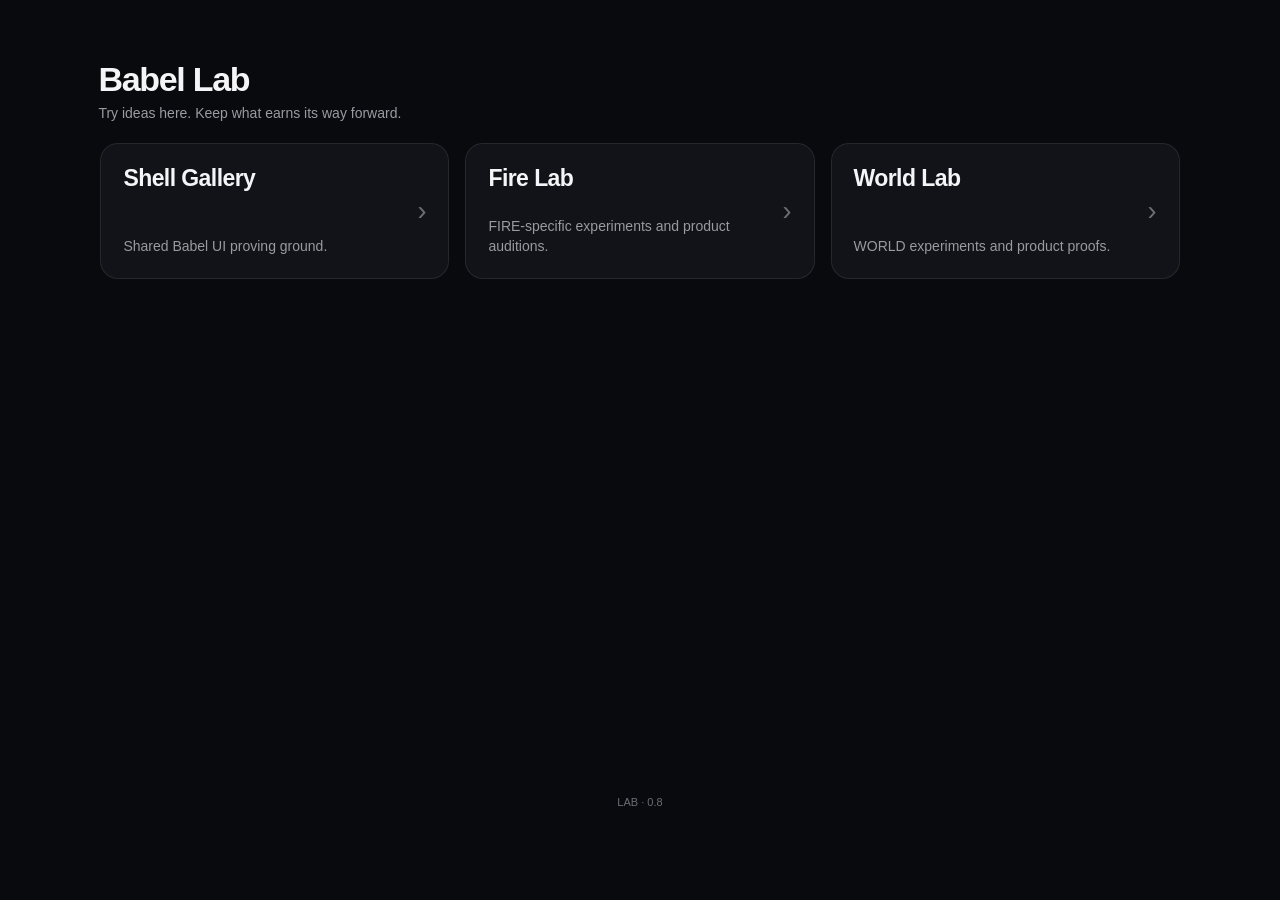
==== index.html @ e65dd6f3 "Bust corrected header cache on Lab home" ====
<!doctype html>
<html lang="en">
<head>
  <meta charset="utf-8" />
  <meta name="viewport" content="width=device-width,initial-scale=1,viewport-fit=cover" />
  <meta name="theme-color" content="#090a0d" />
  <title>Babel Lab</title>
  <link rel="stylesheet" href="shared/lab.css?v=12" />
  <link rel="stylesheet" href="shared/card-candidates.css?v=1" />
  <link rel="stylesheet" href="shared/home.css?v=2" />
  <link rel="stylesheet" href="shared/header-reference.css?v=4" />
</head>
<body>
  <main class="lab-shell launcher-shell">
    <header class="lab-header">
      <h1>Babel Lab</h1>
      <p>Try ideas here. Keep what earns its way forward.</p>
    </header>

    <section class="launcher-section" aria-label="Lab destinations">
      <div class="launcher-cards">
        <a class="large-card large-card--destination" href="shell/">
          <span class="large-card__title">Shell Gallery</span>
          <span class="large-card__meta">Shared Babel UI proving ground.</span>
          <span class="large-card__chevron" aria-hidden="true">›</span>
        </a>

        <a class="large-card large-card--destination" href="fire/">
          <span class="large-card__title">Fire Lab</span>
          <span class="large-card__meta">FIRE-specific experiments and product auditions.</span>
          <span class="large-card__chevron" aria-hidden="true">›</span>
        </a>

        <a class="large-card large-card--destination" href="world/">
          <span class="large-card__title">World Lab</span>
          <span class="large-card__meta">WORLD experiments and product proofs.</span>
          <span class="large-card__chevron" aria-hidden="true">›</span>
        </a>
      </div>
    </section>

    <p class="lab-version" aria-label="Babel Lab version">LAB · 0.8</p>
  </main>
</body>
</html>
---- shared/lab.css ----
:root {
  color-scheme: dark;
  --bg: #090a0d;
  --surface: #111318;
  --surface-2: #171a20;
  --surface-3: #20242c;
  --panel: var(--surface);
  --panel-2: var(--surface-2);
  --text: #f5f5f7;
  --muted: #9a9aa1;
  --quiet: #6c6d75;
  --line: rgba(255, 255, 255, 0.085);
  --line-strong: rgba(255, 255, 255, 0.15);
  --accent: #c9cdd5;
  --accent-soft: rgba(201, 205, 213, 0.1);
  --accent-text: #e0e2e7;
  --danger: #ff8f9a;
  --danger-soft: rgba(255, 143, 154, 0.1);
  --section-text: #d4d4d9;
  --meta-text: #85868e;
  --state-hover: rgba(201, 205, 213, 0.065);
  --state-selected: rgba(201, 205, 213, 0.11);
  --state-selected-border: rgba(201, 205, 213, 0.3);
  --state-pressed: rgba(201, 205, 213, 0.18);
  --focus-ring: #d2d7df;
  --primary-bg: #292e37;
  --primary-bg-hover: #343a45;
  --primary-bg-pressed: #232831;
  --radius-card: 18px;
  --radius-control: 12px;
  --radius-chip: 9px;
  --radius-pill: 999px;
  --radius: var(--radius-card);
  --touch-target: 44px;
  --control-height: 48px;
  --space-1: 4px;
  --space-2: 8px;
  --space-3: 12px;
  --space-4: 16px;
  --space-5: 24px;
  --space-6: 32px;
  --card-padding: clamp(16px, 2vw, 24px);
  --desktop-gutter: clamp(18px, 3vw, 56px);
  --motion-fast: 120ms;
  --motion-standard: 180ms;
  --ease: cubic-bezier(0.22, 0.8, 0.22, 1);
  --action-max: 220px;
  /* Experiment-local compatibility tokens; not part of the shared shell contract. */
  --gold: #c9b482;
  --orange: #c9865c;
}

* {
  box-sizing: border-box;
  -webkit-tap-highlight-color: transparent;
}
html {
  min-height: 100%;
  background: var(--bg);
  overscroll-behavior-y: none;
}
body {
  margin: 0;
  min-height: 100dvh;
  background: var(--bg);
  color: var(--text);
  overscroll-behavior-y: none;
  font-family: -apple-system, BlinkMacSystemFont, "SF Pro Text", "Segoe UI", sans-serif;
  font-size: 17px;
}
button, input, textarea, select { font: inherit; color: inherit; }
button {
  appearance: none;
  -webkit-appearance: none;
  border: 0;
  background: none;
  border-radius: var(--radius-control);
  cursor: pointer;
  transition: background-color var(--motion-fast) var(--ease), border-color var(--motion-fast) var(--ease), color var(--motion-fast) var(--ease), box-shadow var(--motion-fast) var(--ease);
}
a { color: inherit; }
button:focus-visible, a:focus-visible, input:focus-visible, textarea:focus-visible, select:focus-visible {
  outline: 2px solid var(--focus-ring);
  outline-offset: 2px;
}
button:disabled { cursor: default; opacity: .58; }

/* Reference-consumer port of the frozen FIRE G7 page frame. */
.lab-shell {
  --canvas-width: 1160px;
  width: 100%;
  max-width: var(--canvas-width);
  min-height: 100dvh;
  margin: 0 auto;
  padding: calc(18px + env(safe-area-inset-top)) var(--desktop-gutter) calc(92px + env(safe-area-inset-bottom));
}
.launcher-shell { display: flex; flex-direction: column; }

/* Generic toolbar + page-header composition is owned exclusively by header-reference.css. */
.experiment-row:active { background: var(--state-pressed); }

.eyebrow, .experiment-tag {
  color: var(--muted);
  font-size: 12px;
  font-weight: 700;
  letter-spacing: 0;
  text-transform: none;
  margin-bottom: 8px;
}
.lab-footnote { margin: 28px 2px 0; color: var(--meta-text); font-size: 12px; line-height: 1.45; }

.card {
  border: 1px solid var(--line);
  border-radius: var(--radius-card);
  background: var(--surface);
}
.section { margin-top: var(--space-5); }
.section-kicker {
  margin: 30px 2px 10px;
  color: var(--section-text);
  font-size: 14px;
  font-weight: 680;
  line-height: 1.25;
}

.primary-btn, .secondary-btn {
  min-height: var(--control-height);
  border-radius: var(--radius-control);
  padding: 0 var(--space-4);
  font-weight: 700;
  display: inline-flex;
  align-items: center;
  justify-content: center;
  gap: var(--space-2);
}
.primary-btn {
  background: var(--primary-bg);
  border: 1px solid var(--line-strong);
  color: var(--text);
}
.primary-btn:not(:disabled):active { background: var(--primary-bg-pressed); }
.secondary-btn {
  background: var(--surface-2);
  border: 1px solid var(--line);
  color: var(--text);
}
.secondary-btn:not(:disabled):active { background: var(--state-pressed); }

.launcher-section { padding: 0 2px; }
.experiment-list {
  overflow: hidden;
  border: 1px solid var(--line);
  border-radius: var(--radius-card);
  background: var(--surface);
}
.experiment-row {
  min-height: 64px;
  padding: 10px var(--space-4);
  display: grid;
  grid-template-columns: 40px minmax(0,1fr) 28px;
  align-items: center;
  gap: var(--space-3);
  border-radius: 0;
  text-decoration: none;
  background: transparent;
  transition: background-color var(--motion-fast) var(--ease);
}
.experiment-row + .experiment-row { border-top: 1px solid var(--line); }
.experiment-row:hover { background: var(--state-hover); }
.experiment-mark {
  width: 40px;
  height: 40px;
  border-radius: var(--radius-control);
  display: grid;
  place-items: center;
  font-size: 17px;
  background: transparent;
  color: var(--muted);
}
.experiment-copy { min-width: 0; }
.experiment-copy strong { display: block; font-size: 16px; line-height: 1.25; font-weight: 670; }
.experiment-copy small { display: block; margin-top: 3px; color: var(--muted); font-size: 13px; line-height: 1.4; white-space: nowrap; overflow: hidden; text-overflow: ellipsis; }
.row-chevron { justify-self: end; color: var(--quiet); font-size: 23px; line-height: 1; font-weight: 300; }
.lab-version { margin: auto 0 0; padding-top: 40px; text-align: center; color: var(--quiet); font-size: 11px; line-height: 1; }

/* Same temporary-UI semantics as the frozen shell: compact sheet, regular dialog. */
.quickview-backdrop {
  position: fixed;
  inset: 0;
  z-index: 10000;
  background: rgba(0,0,0,.52);
  display: flex;
  align-items: flex-end;
  justify-content: center;
  padding: 0;
}
.quickview {
  width: 100%;
  max-width: 640px;
  max-height: calc(100dvh - 20px - env(safe-area-inset-top));
  overflow-y: auto;
  margin: 0;
  border: 1px solid var(--line-strong);
  border-bottom: 0;
  border-radius: var(--radius-card) var(--radius-card) 0 0;
  background: #151820;
  padding: var(--space-5) var(--space-4) calc(18px + env(safe-area-inset-bottom));
  box-shadow: 0 24px 70px rgba(0,0,0,.45);
  overscroll-behavior: contain;
}
.quickview h3 { margin: 4px 0 8px; font-size: 20px; line-height: 1.2; font-weight: 720; }
.quickview p { margin: 0 0 var(--space-4); color: var(--muted); font-size: 14px; line-height: 1.45; }
.error-card { margin: 28px 0; padding: var(--space-4); border: 1px solid rgba(255,143,154,.25); border-radius: var(--radius-card); background: var(--danger-soft); color: #ffdada; }

@media (min-width: 700px) {
  .quickview-backdrop { align-items: center; padding: var(--space-5); }
  .quickview {
    width: min(520px, calc(100vw - 48px));
    border-bottom: 1px solid var(--line-strong);
    border-radius: var(--radius-card);
    padding: var(--space-5);
  }
}

@media (max-width: 620px) {
  .experiment-copy small { white-space: normal; display: -webkit-box; -webkit-line-clamp: 2; -webkit-box-orient: vertical; }
}

@media (prefers-reduced-motion: reduce) {
  *, *::before, *::after { scroll-behavior: auto !important; }
}
---- shared/card-candidates.css ----
/*
  Babel large-card candidates.
  Experimental: Lab may use these to gather evidence, but they are not shared Truth yet.
  Same material family, different composition by meaning.
*/

.large-card {
  position: relative;
  border: 1px solid var(--line);
  border-radius: var(--radius-card);
  background: var(--surface);
  color: var(--text);
}

.large-card--destination {
  min-height: 136px;
  padding: 22px 58px 22px 22px;
  display: flex;
  flex-direction: column;
  justify-content: space-between;
  gap: 24px;
  text-decoration: none;
  transition: background-color var(--motion-fast) var(--ease), border-color var(--motion-fast) var(--ease), transform var(--motion-fast) var(--ease);
}
.large-card--destination:hover { background: var(--surface-2); border-color: var(--line-strong); }
.large-card--destination:active { background: var(--state-pressed); transform: scale(.99); }
.large-card__title {
  display: block;
  font-size: 23px;
  line-height: 1.08;
  font-weight: 760;
  letter-spacing: -.025em;
}
.large-card__meta {
  display: block;
  max-width: 34ch;
  color: var(--muted);
  font-size: 14px;
  line-height: 1.4;
}
.large-card__chevron {
  position: absolute;
  right: 22px;
  top: 50%;
  transform: translateY(-50%);
  color: var(--quiet);
  font-size: 27px;
  line-height: 1;
  font-weight: 300;
}

.large-card--orientation,
.large-card--decision {
  padding: var(--space-5);
}
.large-card__label {
  color: var(--muted);
  font-size: 12px;
  line-height: 1.2;
  font-weight: 700;
}
.large-card--orientation .large-card__title,
.large-card--decision .large-card__title {
  margin-top: 7px;
  font-size: 26px;
  line-height: 1.12;
}
.large-card__body {
  margin: var(--space-3) 0 0;
  color: var(--muted);
  font-size: 14px;
  line-height: 1.5;
}
.large-card__progress {
  display: flex;
  align-items: center;
  gap: 8px;
  margin-top: var(--space-4);
}
.large-card__progress-dot {
  width: 8px;
  height: 8px;
  border-radius: 999px;
  background: rgba(255,255,255,.13);
}
.large-card__progress-dot.is-current {
  width: 20px;
  background: rgba(255,255,255,.82);
}
.large-card__alternative {
  display: grid;
  gap: 5px;
  margin-top: var(--space-5);
  padding-top: var(--space-4);
  border-top: 1px solid var(--line);
}
.large-card__alternative span {
  color: var(--muted);
  font-size: 12px;
  font-weight: 700;
}
.large-card__alternative strong {
  font-size: 14px;
  line-height: 1.42;
  font-weight: 620;
}

@media (max-width: 620px) {
  .large-card--destination { min-height: 126px; padding: 20px 54px 20px 20px; }
  .large-card--orientation,
  .large-card--decision { padding: var(--space-4); }
}
---- shared/home.css ----
.launcher-section{padding:0 2px}
.launcher-cards{display:grid;grid-template-columns:repeat(3,minmax(0,1fr));gap:var(--space-4)}
@media(max-width:900px){.launcher-cards{grid-template-columns:1fr}}
---- shared/header-reference.css ----
/*
  Babel Lab header reference consumer.
  Canonical implementation reference: Babel FIRE G7 frozen runtime 4a258c5…

  This file owns generic page-header composition only.
  The final frozen FIRE cascade is authoritative: 44px interaction host,
  transparent host, and one centered 36px visible circular material.
*/

:root {
  --babel-toolbar-title-gap: 8px;
  --babel-toolbar-visual-size: 36px;
  --babel-toolbar-bg: #17171a;
  --babel-toolbar-active: #202024;
  --babel-icon-chevron-back: url("data:image/svg+xml,%3Csvg xmlns='http://www.w3.org/2000/svg' viewBox='0 0 24 24'%3E%3Cpath d='M14 18 8 12l6-6' fill='none' stroke='%23000' stroke-width='2' stroke-linecap='round' stroke-linejoin='round'/%3E%3C/svg%3E");
  --babel-icon-plus: url("data:image/svg+xml,%3Csvg xmlns='http://www.w3.org/2000/svg' viewBox='0 0 24 24'%3E%3Cpath d='M5 12h14M12 5v14' fill='none' stroke='%23000' stroke-width='2' stroke-linecap='round' stroke-linejoin='round'/%3E%3C/svg%3E");
  --babel-icon-ellipsis: url("data:image/svg+xml,%3Csvg xmlns='http://www.w3.org/2000/svg' viewBox='0 0 24 24'%3E%3Ccircle cx='5' cy='12' r='1.25' fill='%23000'/%3E%3Ccircle cx='12' cy='12' r='1.25' fill='%23000'/%3E%3Ccircle cx='19' cy='12' r='1.25' fill='%23000'/%3E%3C/svg%3E");
}

@media (max-width: 699px) {
  .lab-shell {
    padding-top: calc(10px + env(safe-area-inset-top));
    padding-left: 20px;
    padding-right: 20px;
  }
}

.lab-topbar,
.context-topbar {
  display: flex;
  justify-content: space-between;
  align-items: center;
  min-height: var(--touch-target);
  gap: var(--space-3);
  margin-bottom: var(--babel-toolbar-title-gap);
}

/* Exact final FIRE G7 frame: 44px hit host, quieter 36px visible material. */
.icon-btn,
.back-link,
.context-info-btn {
  position: relative;
  isolation: isolate;
  width: var(--touch-target);
  min-width: var(--touch-target);
  height: var(--touch-target);
  min-height: var(--touch-target);
  display: inline-grid;
  place-items: center;
  padding: 0;
  border: 0;
  border-radius: 50%;
  background: transparent;
  box-shadow: none;
  text-decoration: none;
  color: var(--muted);
  line-height: 1;
}

.icon-btn::after,
.back-link::after,
.context-info-btn::after {
  content: "";
  position: absolute;
  left: 50%;
  top: 50%;
  width: var(--babel-toolbar-visual-size);
  height: var(--babel-toolbar-visual-size);
  transform: translate(-50%, -50%);
  border: 1px solid var(--line);
  border-radius: 50%;
  background: var(--babel-toolbar-bg);
  box-shadow: none;
  pointer-events: none;
  z-index: 0;
}

.back-link { font-size: 0; }
.back-link::before {
  content: "";
  position: absolute;
  inset: 0;
  margin: auto;
  width: 20px;
  height: 20px;
  background: currentColor;
  -webkit-mask: var(--babel-icon-chevron-back) center / contain no-repeat;
  mask: var(--babel-icon-chevron-back) center / contain no-repeat;
  pointer-events: none;
  z-index: 1;
}

.context-info-btn {
  font-size: 0;
  font-weight: 700;
}
.context-info-btn::before {
  content: "i";
  position: relative;
  color: currentColor;
  font-size: 15px;
  font-weight: 700;
  line-height: 1;
  z-index: 1;
}

/* Gallery uses the same canonical artwork rather than text glyph replicas. */
.gallery-plus,
.gallery-more { font-size: 0; }
.gallery-plus::before,
.gallery-more::before {
  content: "";
  position: absolute;
  inset: 0;
  margin: auto;
  width: 20px;
  height: 20px;
  background: currentColor;
  -webkit-mask-position: center;
  -webkit-mask-repeat: no-repeat;
  -webkit-mask-size: contain;
  mask-position: center;
  mask-repeat: no-repeat;
  mask-size: contain;
  pointer-events: none;
  z-index: 1;
}
.gallery-plus::before {
  -webkit-mask-image: var(--babel-icon-plus);
  mask-image: var(--babel-icon-plus);
}
.gallery-more::before {
  -webkit-mask-image: var(--babel-icon-ellipsis);
  mask-image: var(--babel-icon-ellipsis);
}

.icon-btn:active,
.back-link:active,
.context-info-btn:active { background: transparent; }
.icon-btn:active::after,
.back-link:active::after,
.context-info-btn:active::after { background: var(--babel-toolbar-active); }

/* FIRE header composition: toolbar -> 8px -> title/meta -> 20px to content. */
.lab-page-header,
.context-header {
  margin: 0 0 20px;
  padding: 0;
}
.lab-page-header > .experiment-tag,
.context-header > .eyebrow { display: none; }
.lab-page-header h1,
.context-header h1 {
  margin: 0;
  padding: 0;
  font-size: 34px;
  line-height: 1.04;
  font-weight: 760;
  letter-spacing: -.038em;
}
.context-header p,
.lab-page-header p {
  margin: 7px 0 0;
  color: var(--muted);
  font-size: 14px;
  line-height: 1.35;
}

/* Root Lab has no toolbar action, so reserve the same toolbar-height rhythm before its title. */
.lab-header { padding: 44px 0 20px; }
.lab-header h1 {
  margin: 0;
  font-size: 34px;
  line-height: 1.04;
  font-weight: 760;
  letter-spacing: -.038em;
}
.lab-header p {
  margin: 7px 0 0;
  max-width: 560px;
  color: var(--muted);
  font-size: 14px;
  line-height: 1.35;
}

@media (max-width: 560px) {
  .context-header h1,
  .lab-page-header h1,
  .lab-header h1 { font-size: 34px; }
}
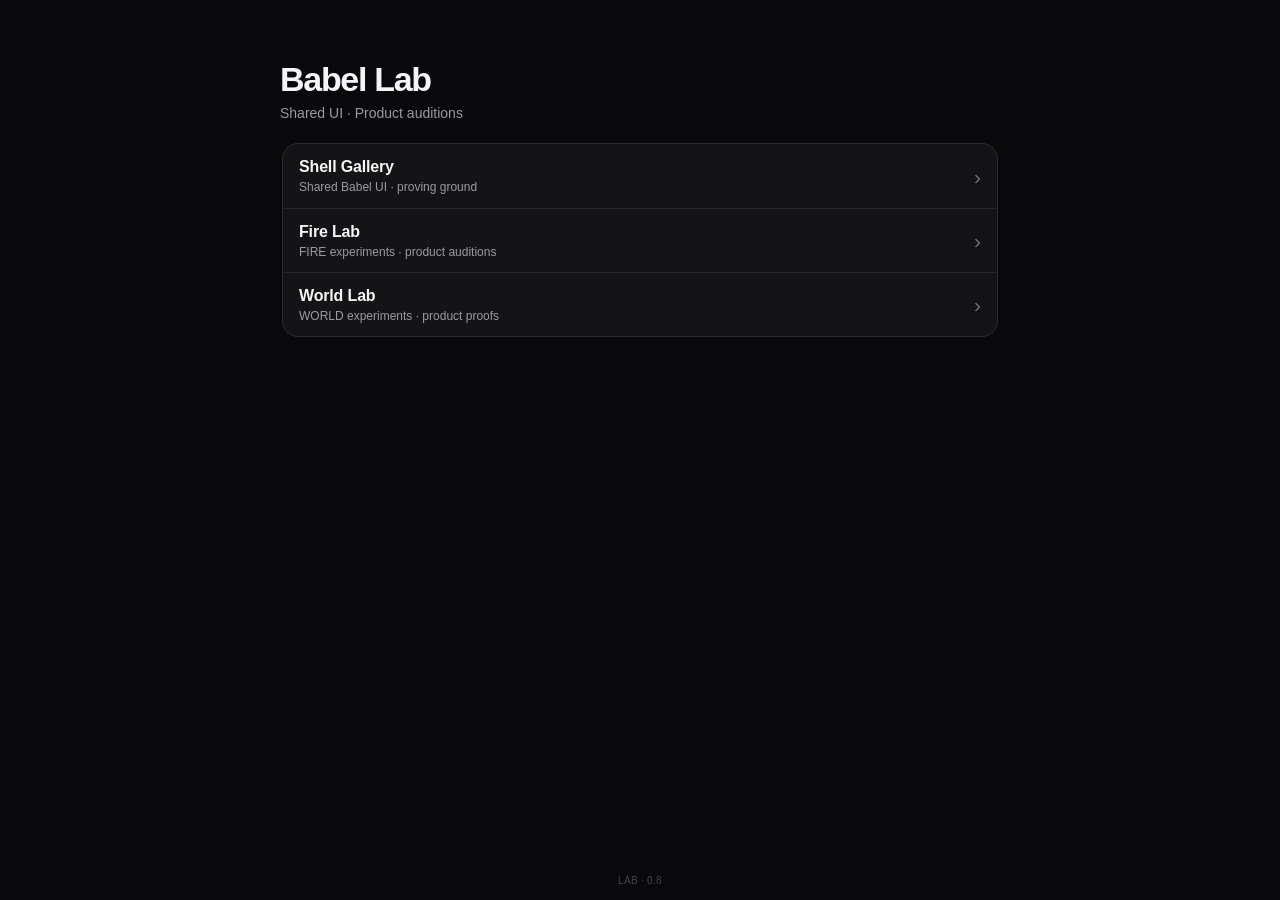
==== commit 58c24a66: "Use FIRE row grammar on Lab home" ====
--- a/index.html
+++ b/index.html
@@ -3,38 +3,32 @@
 <head>
   <meta charset="utf-8" />
   <meta name="viewport" content="width=device-width,initial-scale=1,viewport-fit=cover" />
-  <meta name="theme-color" content="#090a0d" />
+  <meta name="theme-color" content="#09090b" />
   <title>Babel Lab</title>
-  <link rel="stylesheet" href="shared/lab.css?v=12" />
-  <link rel="stylesheet" href="shared/card-candidates.css?v=1" />
+  <link rel="stylesheet" href="shared/lab.css?v=13" />
   <link rel="stylesheet" href="shared/home.css?v=2" />
-  <link rel="stylesheet" href="shared/header-reference.css?v=4" />
+  <link rel="stylesheet" href="shared/header-reference.css?v=7" />
 </head>
 <body>
   <main class="lab-shell launcher-shell">
     <header class="lab-header">
       <h1>Babel Lab</h1>
-      <p>Try ideas here. Keep what earns its way forward.</p>
+      <p>Shared UI · Product auditions</p>
     </header>
 
     <section class="launcher-section" aria-label="Lab destinations">
-      <div class="launcher-cards">
-        <a class="large-card large-card--destination" href="shell/">
-          <span class="large-card__title">Shell Gallery</span>
-          <span class="large-card__meta">Shared Babel UI proving ground.</span>
-          <span class="large-card__chevron" aria-hidden="true">›</span>
+      <div class="experiment-list">
+        <a class="experiment-row" href="shell/">
+          <span class="experiment-copy"><strong>Shell Gallery</strong><small>Shared Babel UI · proving ground</small></span>
+          <span class="row-chevron" aria-hidden="true">›</span>
         </a>
-
-        <a class="large-card large-card--destination" href="fire/">
-          <span class="large-card__title">Fire Lab</span>
-          <span class="large-card__meta">FIRE-specific experiments and product auditions.</span>
-          <span class="large-card__chevron" aria-hidden="true">›</span>
+        <a class="experiment-row" href="fire/">
+          <span class="experiment-copy"><strong>Fire Lab</strong><small>FIRE experiments · product auditions</small></span>
+          <span class="row-chevron" aria-hidden="true">›</span>
         </a>
-
-        <a class="large-card large-card--destination" href="world/">
-          <span class="large-card__title">World Lab</span>
-          <span class="large-card__meta">WORLD experiments and product proofs.</span>
-          <span class="large-card__chevron" aria-hidden="true">›</span>
+        <a class="experiment-row" href="world/">
+          <span class="experiment-copy"><strong>World Lab</strong><small>WORLD experiments · product proofs</small></span>
+          <span class="row-chevron" aria-hidden="true">›</span>
         </a>
       </div>
     </section>
--- a/shared/lab.css
+++ b/shared/lab.css
@@ -1,46 +1,49 @@
 :root {
   color-scheme: dark;
-  --bg: #090a0d;
-  --surface: #111318;
-  --surface-2: #171a20;
-  --surface-3: #20242c;
+  --bg: #09090b;
+  --surface: #141416;
+  --surface-2: #1b1b1e;
+  --surface-3: #202024;
   --panel: var(--surface);
   --panel-2: var(--surface-2);
   --text: #f5f5f7;
   --muted: #9a9aa1;
-  --quiet: #6c6d75;
-  --line: rgba(255, 255, 255, 0.085);
-  --line-strong: rgba(255, 255, 255, 0.15);
-  --accent: #c9cdd5;
-  --accent-soft: rgba(201, 205, 213, 0.1);
-  --accent-text: #e0e2e7;
+  --quiet: #6f7078;
+  --line: rgba(255,255,255,.09);
+  --line-strong: rgba(255,255,255,.16);
+  --accent: #3a3a40;
+  --accent-soft: rgba(255,255,255,.045);
+  --accent-text: var(--text);
   --danger: #ff8f9a;
-  --danger-soft: rgba(255, 143, 154, 0.1);
-  --section-text: #d4d4d9;
-  --meta-text: #85868e;
-  --state-hover: rgba(201, 205, 213, 0.065);
-  --state-selected: rgba(201, 205, 213, 0.11);
-  --state-selected-border: rgba(201, 205, 213, 0.3);
-  --state-pressed: rgba(201, 205, 213, 0.18);
-  --focus-ring: #d2d7df;
-  --primary-bg: #292e37;
-  --primary-bg-hover: #343a45;
-  --primary-bg-pressed: #232831;
-  --radius-card: 18px;
+  --danger-soft: rgba(255,143,154,.1);
+  --section-text: var(--muted);
+  --meta-text: var(--quiet);
+  --state-hover: rgba(255,255,255,.026);
+  --state-selected: rgba(255,255,255,.065);
+  --state-selected-border: rgba(255,255,255,.28);
+  --state-pressed: rgba(255,255,255,.045);
+  --focus-ring: #d9d9df;
+  --primary-bg: #3a3a40;
+  --primary-bg-hover: #47474f;
+  --primary-bg-pressed: #47474f;
+  --radius-card: 16px;
   --radius-control: 12px;
   --radius-chip: 9px;
   --radius-pill: 999px;
   --radius: var(--radius-card);
   --touch-target: 44px;
-  --control-height: 48px;
+  --control-height: 46px;
+  --row-height: 64px;
+  --row-inline: 16px;
+  --row-label-weight: 600;
   --space-1: 4px;
   --space-2: 8px;
   --space-3: 12px;
   --space-4: 16px;
-  --space-5: 24px;
-  --space-6: 32px;
-  --card-padding: clamp(16px, 2vw, 24px);
-  --desktop-gutter: clamp(18px, 3vw, 56px);
+  --space-5: 20px;
+  --space-6: 24px;
+  --card-padding: var(--space-5);
+  --desktop-gutter: 20px;
   --motion-fast: 120ms;
   --motion-standard: 180ms;
   --ease: cubic-bezier(0.22, 0.8, 0.22, 1);
@@ -83,22 +86,19 @@
   outline: 2px solid var(--focus-ring);
   outline-offset: 2px;
 }
-button:disabled { cursor: default; opacity: .58; }
-
-/* Reference-consumer port of the frozen FIRE G7 page frame. */
+button:disabled { cursor: default; opacity: .42; }
+
+/* Exact shared page frame from frozen FIRE G7. */
 .lab-shell {
-  --canvas-width: 1160px;
-  width: 100%;
-  max-width: var(--canvas-width);
+  --canvas-width: 760px;
+  width: min(100%, var(--canvas-width));
   min-height: 100dvh;
   margin: 0 auto;
-  padding: calc(18px + env(safe-area-inset-top)) var(--desktop-gutter) calc(92px + env(safe-area-inset-bottom));
+  padding: calc(10px + env(safe-area-inset-top)) 20px calc(26px + env(safe-area-inset-bottom));
 }
 .launcher-shell { display: flex; flex-direction: column; }
 
 /* Generic toolbar + page-header composition is owned exclusively by header-reference.css. */
-.experiment-row:active { background: var(--state-pressed); }
-
 .eyebrow, .experiment-tag {
   color: var(--muted);
   font-size: 12px;
@@ -116,11 +116,11 @@
 }
 .section { margin-top: var(--space-5); }
 .section-kicker {
-  margin: 30px 2px 10px;
+  margin: 0 2px var(--space-2);
   color: var(--section-text);
-  font-size: 14px;
-  font-weight: 680;
-  line-height: 1.25;
+  font-size: 13px;
+  font-weight: 600;
+  line-height: 1.35;
 }
 
 .primary-btn, .secondary-btn {
@@ -135,7 +135,7 @@
 }
 .primary-btn {
   background: var(--primary-bg);
-  border: 1px solid var(--line-strong);
+  border: 1px solid #5a5a63;
   color: var(--text);
 }
 .primary-btn:not(:disabled):active { background: var(--primary-bg-pressed); }
@@ -146,7 +146,8 @@
 }
 .secondary-btn:not(:disabled):active { background: var(--state-pressed); }
 
-.launcher-section { padding: 0 2px; }
+/* FIRE row grammar: one 64px row family everywhere Lab is navigating. */
+.launcher-section { padding: 0; }
 .experiment-list {
   overflow: hidden;
   border: 1px solid var(--line);
@@ -154,34 +155,63 @@
   background: var(--surface);
 }
 .experiment-row {
-  min-height: 64px;
-  padding: 10px var(--space-4);
+  width: 100%;
+  min-height: var(--row-height);
+  padding: var(--space-2) var(--row-inline);
   display: grid;
-  grid-template-columns: 40px minmax(0,1fr) 28px;
+  grid-template-columns: minmax(0,1fr) 20px;
   align-items: center;
-  gap: var(--space-3);
+  gap: var(--space-2);
   border-radius: 0;
   text-decoration: none;
+  text-align: left;
   background: transparent;
   transition: background-color var(--motion-fast) var(--ease);
 }
 .experiment-row + .experiment-row { border-top: 1px solid var(--line); }
 .experiment-row:hover { background: var(--state-hover); }
-.experiment-mark {
-  width: 40px;
-  height: 40px;
-  border-radius: var(--radius-control);
-  display: grid;
-  place-items: center;
-  font-size: 17px;
-  background: transparent;
+.experiment-row:active { background: var(--state-pressed); }
+.experiment-mark { display: none; }
+.experiment-copy { min-width: 0; }
+.experiment-copy strong {
+  display: block;
+  overflow: hidden;
+  text-overflow: ellipsis;
+  white-space: nowrap;
+  font-size: 16px;
+  line-height: 1.25;
+  font-weight: var(--row-label-weight);
+  letter-spacing: -.01em;
+}
+.experiment-copy small {
+  display: block;
+  margin-top: 2px;
+  overflow: hidden;
+  text-overflow: ellipsis;
+  white-space: nowrap;
   color: var(--muted);
-}
-.experiment-copy { min-width: 0; }
-.experiment-copy strong { display: block; font-size: 16px; line-height: 1.25; font-weight: 670; }
-.experiment-copy small { display: block; margin-top: 3px; color: var(--muted); font-size: 13px; line-height: 1.4; white-space: nowrap; overflow: hidden; text-overflow: ellipsis; }
-.row-chevron { justify-self: end; color: var(--quiet); font-size: 23px; line-height: 1; font-weight: 300; }
-.lab-version { margin: auto 0 0; padding-top: 40px; text-align: center; color: var(--quiet); font-size: 11px; line-height: 1; }
+  font-size: 12px;
+  line-height: 1.35;
+}
+.row-chevron { justify-self: end; color: var(--quiet); font-size: 21px; line-height: 1; font-weight: 300; }
+
+/* Same build/footer treatment as FIRE: tiny, stable, fixed to the safe-area edge. */
+.lab-version {
+  position: fixed;
+  z-index: 2;
+  left: 50%;
+  bottom: calc(12px + env(safe-area-inset-bottom));
+  transform: translateX(-50%);
+  margin: 0;
+  color: var(--quiet);
+  font-size: 10px;
+  line-height: 14px;
+  letter-spacing: .03em;
+  opacity: .58;
+  pointer-events: none;
+  white-space: nowrap;
+  text-align: center;
+}
 
 /* Same temporary-UI semantics as the frozen shell: compact sheet, regular dialog. */
 .quickview-backdrop {
@@ -192,20 +222,19 @@
   display: flex;
   align-items: flex-end;
   justify-content: center;
-  padding: 0;
+  padding: max(16px, env(safe-area-inset-top)) 0 0;
 }
 .quickview {
-  width: 100%;
-  max-width: 640px;
-  max-height: calc(100dvh - 20px - env(safe-area-inset-top));
+  width: min(100%, 520px);
+  max-height: min(calc(100dvh - max(16px, env(safe-area-inset-top))), 650px);
   overflow-y: auto;
   margin: 0;
   border: 1px solid var(--line-strong);
   border-bottom: 0;
-  border-radius: var(--radius-card) var(--radius-card) 0 0;
-  background: #151820;
-  padding: var(--space-5) var(--space-4) calc(18px + env(safe-area-inset-bottom));
-  box-shadow: 0 24px 70px rgba(0,0,0,.45);
+  border-radius: 22px 22px 0 0;
+  background: var(--surface-2);
+  padding: var(--space-5) var(--space-5) max(var(--space-5), env(safe-area-inset-bottom));
+  box-shadow: 0 -18px 60px rgba(0,0,0,.28);
   overscroll-behavior: contain;
 }
 .quickview h3 { margin: 4px 0 8px; font-size: 20px; line-height: 1.2; font-weight: 720; }
@@ -213,17 +242,20 @@
 .error-card { margin: 28px 0; padding: var(--space-4); border: 1px solid rgba(255,143,154,.25); border-radius: var(--radius-card); background: var(--danger-soft); color: #ffdada; }
 
 @media (min-width: 700px) {
-  .quickview-backdrop { align-items: center; padding: var(--space-5); }
+  .quickview-backdrop {
+    align-items: center;
+    overflow: auto;
+    padding: max(28px, env(safe-area-inset-top)) 28px max(28px, env(safe-area-inset-bottom));
+  }
   .quickview {
-    width: min(520px, calc(100vw - 48px));
+    width: min(460px, calc(100vw - 56px));
+    max-height: min(78svh, 650px);
+    margin: auto;
     border-bottom: 1px solid var(--line-strong);
-    border-radius: var(--radius-card);
+    border-radius: 22px;
     padding: var(--space-5);
+    box-shadow: 0 24px 72px rgba(0,0,0,.42);
   }
-}
-
-@media (max-width: 620px) {
-  .experiment-copy small { white-space: normal; display: -webkit-box; -webkit-line-clamp: 2; -webkit-box-orient: vertical; }
 }
 
 @media (prefers-reduced-motion: reduce) {
--- a/shared/header-reference.css
+++ b/shared/header-reference.css
@@ -4,7 +4,8 @@
 
   This file owns generic page-header composition only.
   The final frozen FIRE cascade is authoritative: 44px interaction host,
-  transparent host, and one centered 36px visible circular material.
+  transparent host, one centered 36px visible circular material, and the
+  toolbar → title/meta rhythm used throughout the app.
 */
 
 :root {
@@ -13,16 +14,9 @@
   --babel-toolbar-bg: #17171a;
   --babel-toolbar-active: #202024;
   --babel-icon-chevron-back: url("data:image/svg+xml,%3Csvg xmlns='http://www.w3.org/2000/svg' viewBox='0 0 24 24'%3E%3Cpath d='M14 18 8 12l6-6' fill='none' stroke='%23000' stroke-width='2' stroke-linecap='round' stroke-linejoin='round'/%3E%3C/svg%3E");
-  --babel-icon-plus: url("data:image/svg+xml,%3Csvg xmlns='http://www.w3.org/2000/svg' viewBox='0 0 24 24'%3E%3Cpath d='M5 12h14M12 5v14' fill='none' stroke='%23000' stroke-width='2' stroke-linecap='round' stroke-linejoin='round'/%3E%3C/svg%3E");
+  --babel-icon-plus: url("data:image/svg+xml,%3Csvg xmlns='http://www.w3.org/2000/svg' viewBox='0 0 24 24'%3E%3Cpath d='M5 12h14M12 5v14' fill='none' stroke='%23000' stroke-width='2' stroke-linecap='round'/%3E%3C/svg%3E");
   --babel-icon-ellipsis: url("data:image/svg+xml,%3Csvg xmlns='http://www.w3.org/2000/svg' viewBox='0 0 24 24'%3E%3Ccircle cx='5' cy='12' r='1.25' fill='%23000'/%3E%3Ccircle cx='12' cy='12' r='1.25' fill='%23000'/%3E%3Ccircle cx='19' cy='12' r='1.25' fill='%23000'/%3E%3C/svg%3E");
-}
-
-@media (max-width: 699px) {
-  .lab-shell {
-    padding-top: calc(10px + env(safe-area-inset-top));
-    padding-left: 20px;
-    padding-right: 20px;
-  }
+  --babel-icon-info: url("data:image/svg+xml,%3Csvg xmlns='http://www.w3.org/2000/svg' viewBox='0 0 24 24'%3E%3Ccircle cx='12' cy='6.5' r='1.25' fill='%23000'/%3E%3Cpath d='M12 11v7' fill='none' stroke='%23000' stroke-width='2' stroke-linecap='round'/%3E%3C/svg%3E");
 }
 
 .lab-topbar,
@@ -90,19 +84,22 @@
   z-index: 1;
 }
 
-.context-info-btn {
-  font-size: 0;
-  font-weight: 700;
-}
+/* Physically approved Info artwork in the same toolbar symbol family. */
+.context-info-btn { font-size: 0; }
 .context-info-btn::before {
-  content: "i";
-  position: relative;
-  color: currentColor;
-  font-size: 15px;
-  font-weight: 700;
-  line-height: 1;
+  content: "";
+  position: absolute;
+  inset: 0;
+  margin: auto;
+  width: 20px;
+  height: 20px;
+  background: currentColor;
+  -webkit-mask: var(--babel-icon-info) center / contain no-repeat;
+  mask: var(--babel-icon-info) center / contain no-repeat;
+  pointer-events: none;
   z-index: 1;
 }
+.context-info-btn::after { z-index: 0; }
 
 /* Gallery uses the same canonical artwork rather than text glyph replicas. */
 .gallery-plus,
@@ -150,7 +147,8 @@
 .lab-page-header > .experiment-tag,
 .context-header > .eyebrow { display: none; }
 .lab-page-header h1,
-.context-header h1 {
+.context-header h1,
+.lab-header h1 {
   margin: 0;
   padding: 0;
   font-size: 34px;
@@ -159,22 +157,7 @@
   letter-spacing: -.038em;
 }
 .context-header p,
-.lab-page-header p {
-  margin: 7px 0 0;
-  color: var(--muted);
-  font-size: 14px;
-  line-height: 1.35;
-}
-
-/* Root Lab has no toolbar action, so reserve the same toolbar-height rhythm before its title. */
-.lab-header { padding: 44px 0 20px; }
-.lab-header h1 {
-  margin: 0;
-  font-size: 34px;
-  line-height: 1.04;
-  font-weight: 760;
-  letter-spacing: -.038em;
-}
+.lab-page-header p,
 .lab-header p {
   margin: 7px 0 0;
   max-width: 560px;
@@ -183,8 +166,8 @@
   line-height: 1.35;
 }
 
-@media (max-width: 560px) {
-  .context-header h1,
-  .lab-page-header h1,
-  .lab-header h1 { font-size: 34px; }
+/* Root Lab has no action, but it occupies the exact same invisible toolbar row. */
+.lab-header {
+  margin: 0 0 20px;
+  padding: calc(var(--touch-target) + var(--babel-toolbar-title-gap)) 0 0;
 }
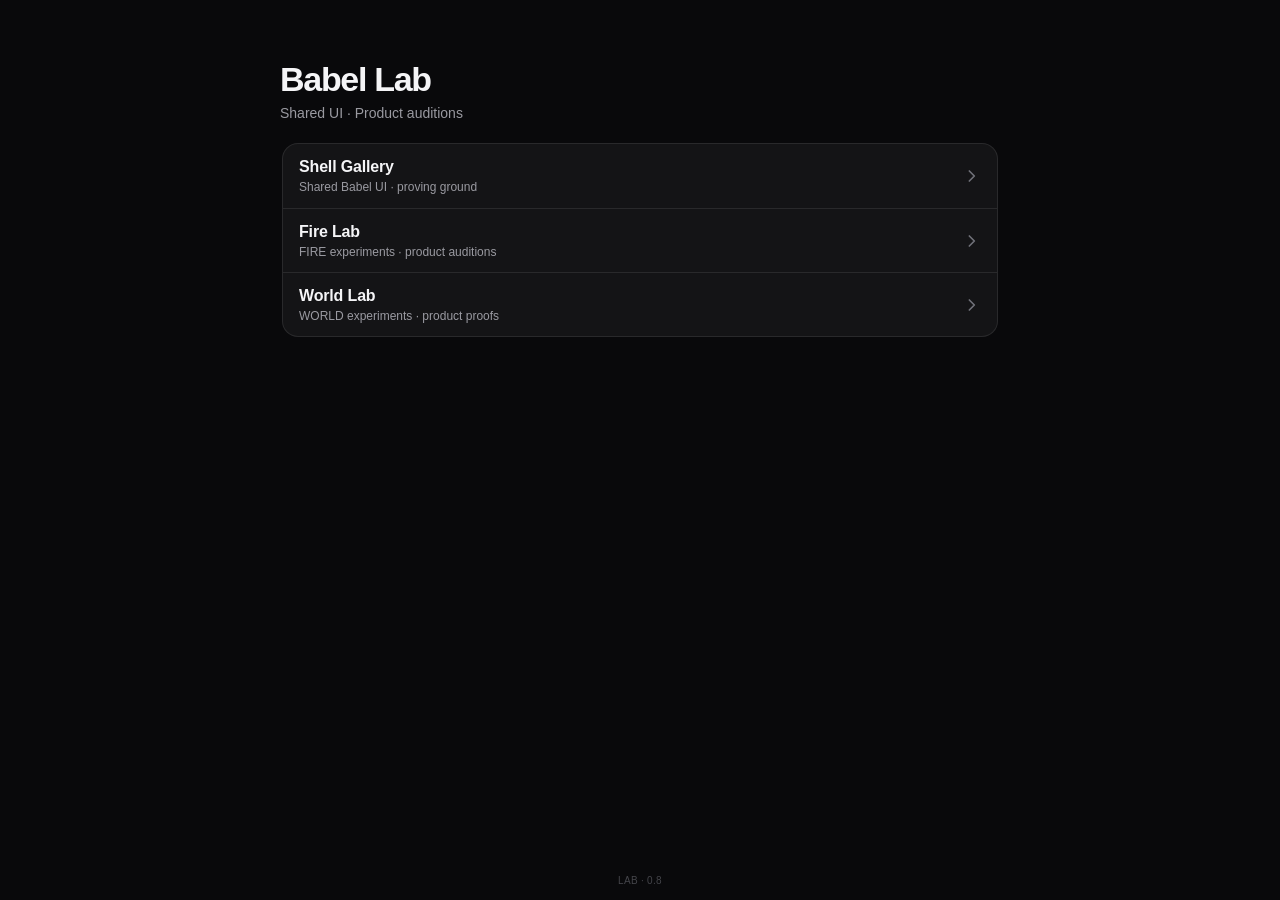
==== commit 74eee0b9: "Refresh shared Lab shell assets" ====
--- a/index.html
+++ b/index.html
@@ -5,9 +5,9 @@
   <meta name="viewport" content="width=device-width,initial-scale=1,viewport-fit=cover" />
   <meta name="theme-color" content="#09090b" />
   <title>Babel Lab</title>
-  <link rel="stylesheet" href="shared/lab.css?v=13" />
+  <link rel="stylesheet" href="shared/lab.css?v=14" />
   <link rel="stylesheet" href="shared/home.css?v=2" />
-  <link rel="stylesheet" href="shared/header-reference.css?v=7" />
+  <link rel="stylesheet" href="shared/header-reference.css?v=8" />
 </head>
 <body>
   <main class="lab-shell launcher-shell">
--- a/shared/lab.css
+++ b/shared/lab.css
@@ -44,6 +44,7 @@
   --space-6: 24px;
   --card-padding: var(--space-5);
   --desktop-gutter: 20px;
+  --canvas-width: 760px;
   --motion-fast: 120ms;
   --motion-standard: 180ms;
   --ease: cubic-bezier(0.22, 0.8, 0.22, 1);
@@ -88,12 +89,16 @@
 }
 button:disabled { cursor: default; opacity: .42; }
 
-/* Exact shared page frame from frozen FIRE G7. */
+/*
+  Exact shared page frame from frozen FIRE G7.
+  No experiment may widen or narrow this canvas. Product-specific content can compose inside it.
+*/
 .lab-shell {
-  --canvas-width: 760px;
-  width: min(100%, var(--canvas-width));
+  width: 100%;
+  max-width: var(--canvas-width);
+  min-width: 0;
   min-height: 100dvh;
-  margin: 0 auto;
+  margin-inline: auto;
   padding: calc(10px + env(safe-area-inset-top)) 20px calc(26px + env(safe-area-inset-bottom));
 }
 .launcher-shell { display: flex; flex-direction: column; }
@@ -157,6 +162,7 @@
 .experiment-row {
   width: 100%;
   min-height: var(--row-height);
+  height: var(--row-height);
   padding: var(--space-2) var(--row-inline);
   display: grid;
   grid-template-columns: minmax(0,1fr) 20px;
@@ -193,7 +199,7 @@
   font-size: 12px;
   line-height: 1.35;
 }
-.row-chevron { justify-self: end; color: var(--quiet); font-size: 21px; line-height: 1; font-weight: 300; }
+.row-chevron { justify-self: end; color: var(--quiet); }
 
 /* Same build/footer treatment as FIRE: tiny, stable, fixed to the safe-area edge. */
 .lab-version {
--- a/shared/header-reference.css
+++ b/shared/header-reference.css
@@ -2,7 +2,7 @@
   Babel Lab header reference consumer.
   Canonical implementation reference: Babel FIRE G7 frozen runtime 4a258c5…
 
-  This file owns generic page-header composition only.
+  This file owns generic page-header composition and shared symbol artwork.
   The final frozen FIRE cascade is authoritative: 44px interaction host,
   transparent host, one centered 36px visible circular material, and the
   toolbar → title/meta rhythm used throughout the app.
@@ -14,9 +14,10 @@
   --babel-toolbar-bg: #17171a;
   --babel-toolbar-active: #202024;
   --babel-icon-chevron-back: url("data:image/svg+xml,%3Csvg xmlns='http://www.w3.org/2000/svg' viewBox='0 0 24 24'%3E%3Cpath d='M14 18 8 12l6-6' fill='none' stroke='%23000' stroke-width='2' stroke-linecap='round' stroke-linejoin='round'/%3E%3C/svg%3E");
+  --babel-icon-chevron-forward: url("data:image/svg+xml,%3Csvg xmlns='http://www.w3.org/2000/svg' viewBox='0 0 24 24'%3E%3Cpath d='m10 6 6 6-6 6' fill='none' stroke='%23000' stroke-width='2' stroke-linecap='round' stroke-linejoin='round'/%3E%3C/svg%3E");
   --babel-icon-plus: url("data:image/svg+xml,%3Csvg xmlns='http://www.w3.org/2000/svg' viewBox='0 0 24 24'%3E%3Cpath d='M5 12h14M12 5v14' fill='none' stroke='%23000' stroke-width='2' stroke-linecap='round'/%3E%3C/svg%3E");
   --babel-icon-ellipsis: url("data:image/svg+xml,%3Csvg xmlns='http://www.w3.org/2000/svg' viewBox='0 0 24 24'%3E%3Ccircle cx='5' cy='12' r='1.25' fill='%23000'/%3E%3Ccircle cx='12' cy='12' r='1.25' fill='%23000'/%3E%3Ccircle cx='19' cy='12' r='1.25' fill='%23000'/%3E%3C/svg%3E");
-  --babel-icon-info: url("data:image/svg+xml,%3Csvg xmlns='http://www.w3.org/2000/svg' viewBox='0 0 24 24'%3E%3Ccircle cx='12' cy='6.5' r='1.25' fill='%23000'/%3E%3Cpath d='M12 11v7' fill='none' stroke='%23000' stroke-width='2' stroke-linecap='round'/%3E%3C/svg%3E");
+  --babel-icon-info: url("data:image/svg+xml,%3Csvg xmlns='http://www.w3.org/2000/svg' viewBox='0 0 20 20'%3E%3Ccircle cx='10' cy='5.15' r='1.4' fill='%23000'/%3E%3Cpath d='M10 9v6.2' fill='none' stroke='%23000' stroke-width='2.2' stroke-linecap='round'/%3E%3C/svg%3E");
 }
 
 .lab-topbar,
@@ -84,7 +85,7 @@
   z-index: 1;
 }
 
-/* Physically approved Info artwork in the same toolbar symbol family. */
+/* Info is purpose-built artwork, not a font glyph. Its optical weight is tuned to Back / Plus / More. */
 .context-info-btn { font-size: 0; }
 .context-info-btn::before {
   content: "";
@@ -100,6 +101,24 @@
   z-index: 1;
 }
 .context-info-btn::after { z-index: 0; }
+
+/* One forward-chevron artwork across navigation rows and the WORLD doorway. */
+.row-chevron,
+.choice-chevron,
+.core-project-arrow,
+.world-doorway-chevron {
+  width: 20px;
+  height: 20px;
+  min-width: 20px;
+  display: inline-block;
+  justify-self: end;
+  color: var(--quiet);
+  font-size: 0 !important;
+  line-height: 0;
+  background: currentColor;
+  -webkit-mask: var(--babel-icon-chevron-forward) center / contain no-repeat;
+  mask: var(--babel-icon-chevron-forward) center / contain no-repeat;
+}
 
 /* Gallery uses the same canonical artwork rather than text glyph replicas. */
 .gallery-plus,
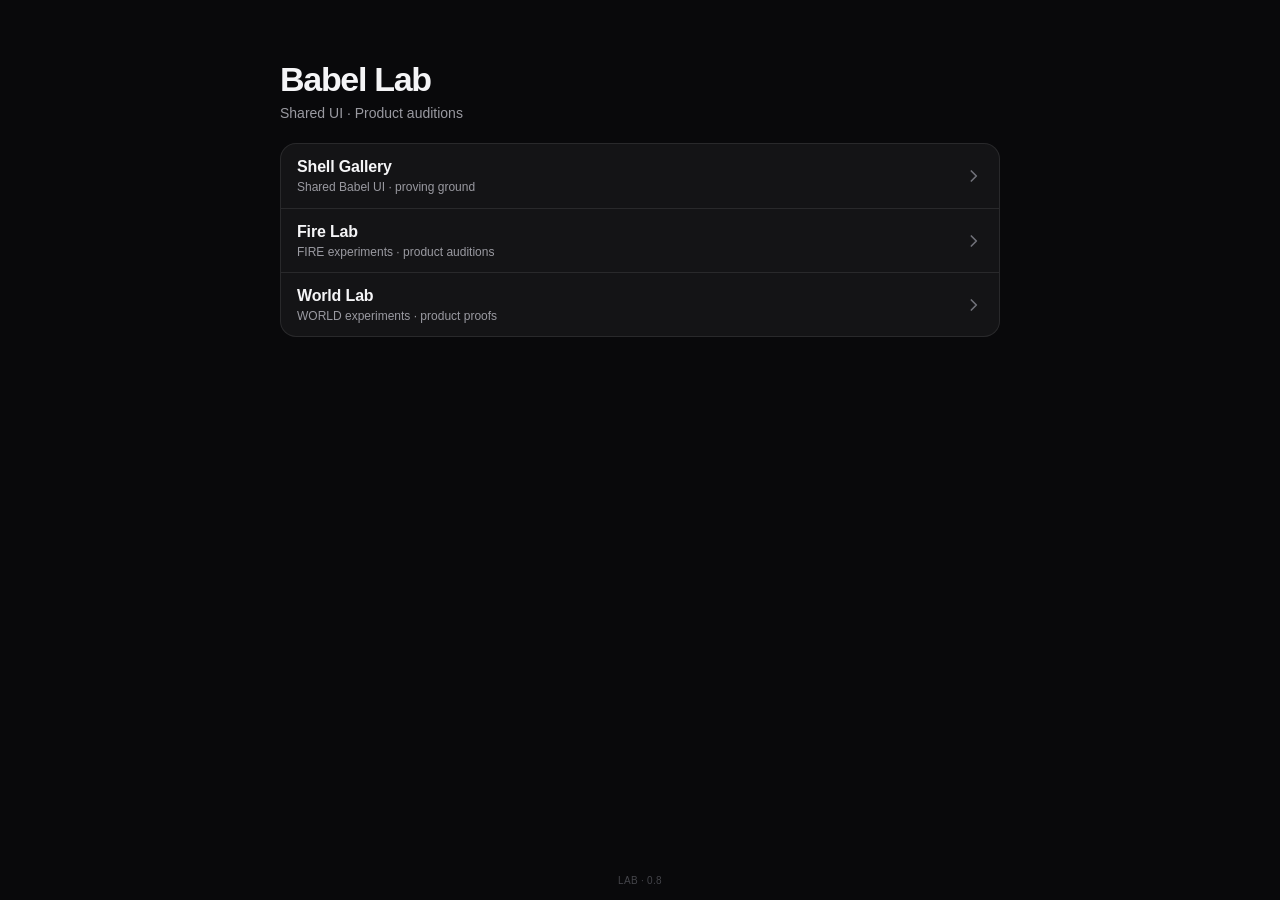
==== commit cb987b44: "Remove root-only layout override" ====
--- a/index.html
+++ b/index.html
@@ -6,7 +6,6 @@
   <meta name="theme-color" content="#09090b" />
   <title>Babel Lab</title>
   <link rel="stylesheet" href="shared/lab.css?v=14" />
-  <link rel="stylesheet" href="shared/home.css?v=2" />
   <link rel="stylesheet" href="shared/header-reference.css?v=8" />
 </head>
 <body>
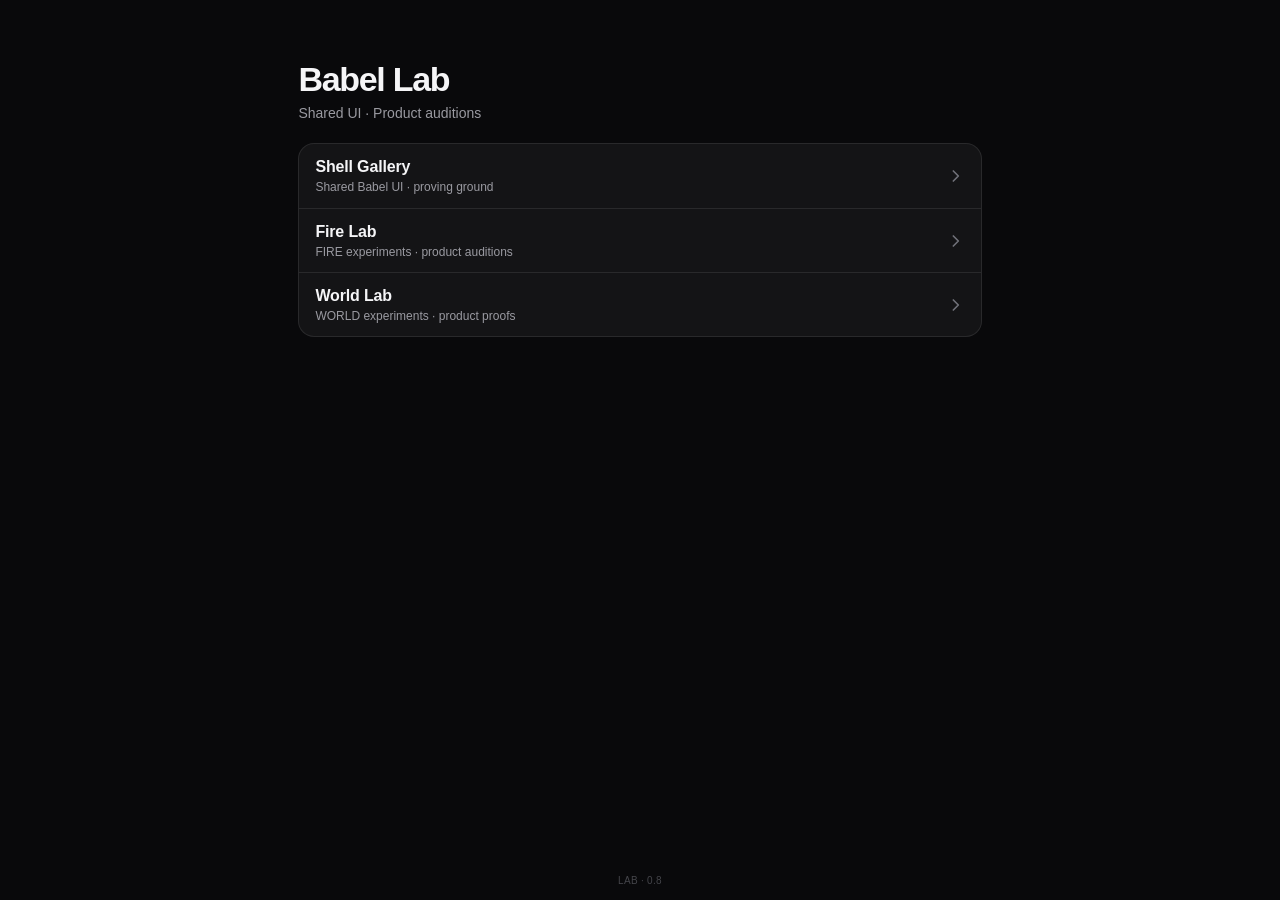
==== commit e2568871: "Refresh Lab shell gutter asset" ====
--- a/index.html
+++ b/index.html
@@ -5,7 +5,7 @@
   <meta name="viewport" content="width=device-width,initial-scale=1,viewport-fit=cover" />
   <meta name="theme-color" content="#09090b" />
   <title>Babel Lab</title>
-  <link rel="stylesheet" href="shared/lab.css?v=14" />
+  <link rel="stylesheet" href="shared/lab.css?v=15" />
   <link rel="stylesheet" href="shared/header-reference.css?v=8" />
 </head>
 <body>
--- a/shared/lab.css
+++ b/shared/lab.css
@@ -43,7 +43,7 @@
   --space-5: 20px;
   --space-6: 24px;
   --card-padding: var(--space-5);
-  --desktop-gutter: 20px;
+  --desktop-gutter: clamp(18px, 3vw, 56px);
   --canvas-width: 760px;
   --motion-fast: 120ms;
   --motion-standard: 180ms;
@@ -99,7 +99,7 @@
   min-width: 0;
   min-height: 100dvh;
   margin-inline: auto;
-  padding: calc(10px + env(safe-area-inset-top)) 20px calc(26px + env(safe-area-inset-bottom));
+  padding: calc(10px + env(safe-area-inset-top)) var(--desktop-gutter) calc(26px + env(safe-area-inset-bottom));
 }
 .launcher-shell { display: flex; flex-direction: column; }
 
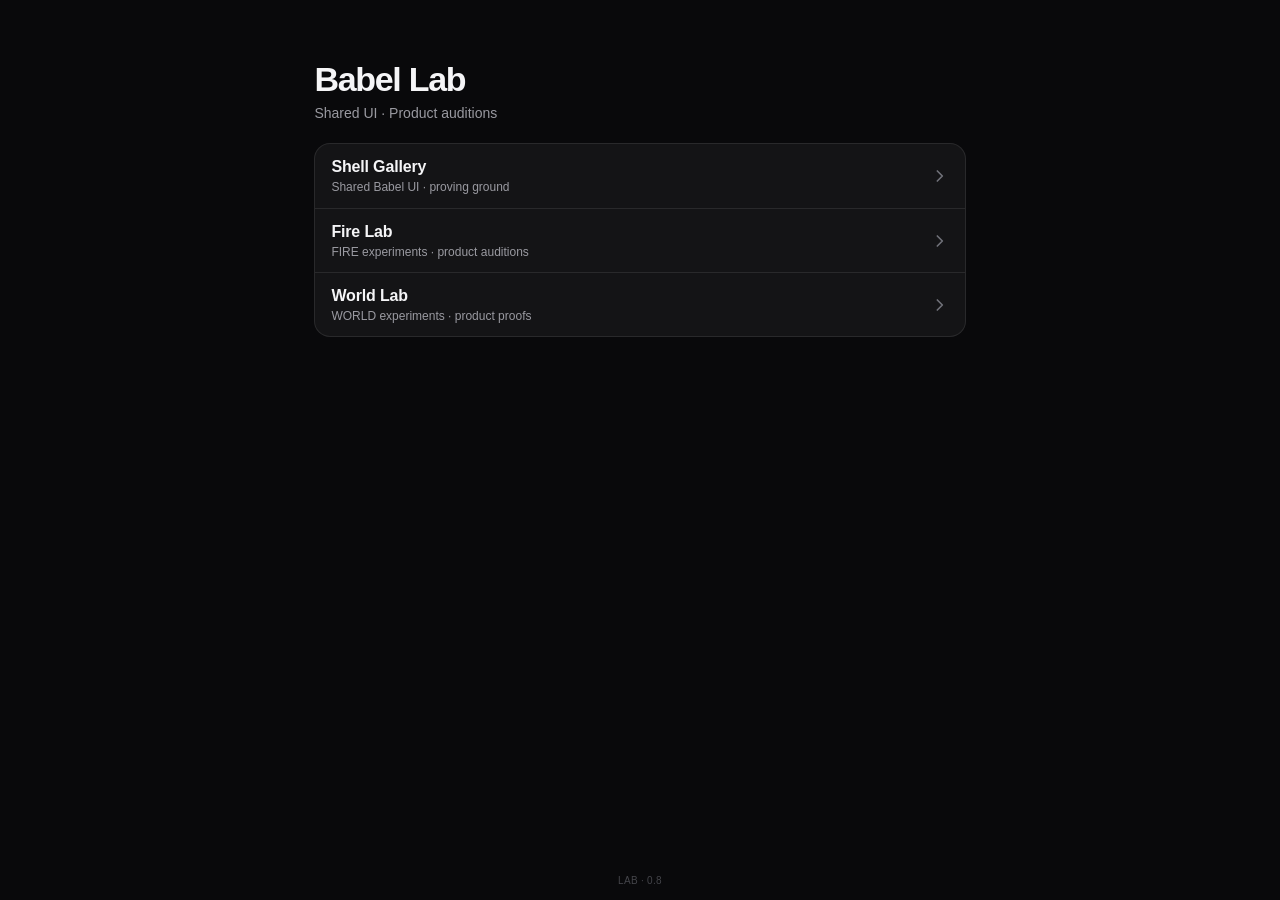
==== commit bbf2a01e: "Refresh Lab inner inset asset" ====
--- a/index.html
+++ b/index.html
@@ -5,7 +5,7 @@
   <meta name="viewport" content="width=device-width,initial-scale=1,viewport-fit=cover" />
   <meta name="theme-color" content="#09090b" />
   <title>Babel Lab</title>
-  <link rel="stylesheet" href="shared/lab.css?v=15" />
+  <link rel="stylesheet" href="shared/lab.css?v=16" />
   <link rel="stylesheet" href="shared/header-reference.css?v=8" />
 </head>
 <body>
--- a/shared/lab.css
+++ b/shared/lab.css
@@ -44,6 +44,7 @@
   --space-6: 24px;
   --card-padding: var(--space-5);
   --desktop-gutter: clamp(18px, 3vw, 56px);
+  --page-inline-inset: var(--space-4);
   --canvas-width: 760px;
   --motion-fast: 120ms;
   --motion-standard: 180ms;
@@ -90,8 +91,9 @@
 button:disabled { cursor: default; opacity: .42; }
 
 /*
-  Exact shared page frame from frozen FIRE G7.
-  No experiment may widen or narrow this canvas. Product-specific content can compose inside it.
+  Shared Lab frame translated from the rendered FIRE Projects composition.
+  The outer shell keeps FIRE's responsive desktop gutter; Lab content then uses
+  the same 16px inner page inset visible in physical FIRE review.
 */
 .lab-shell {
   width: 100%;
@@ -99,7 +101,7 @@
   min-width: 0;
   min-height: 100dvh;
   margin-inline: auto;
-  padding: calc(10px + env(safe-area-inset-top)) var(--desktop-gutter) calc(26px + env(safe-area-inset-bottom));
+  padding: calc(10px + env(safe-area-inset-top)) calc(var(--desktop-gutter) + var(--page-inline-inset)) calc(26px + env(safe-area-inset-bottom));
 }
 .launcher-shell { display: flex; flex-direction: column; }
 
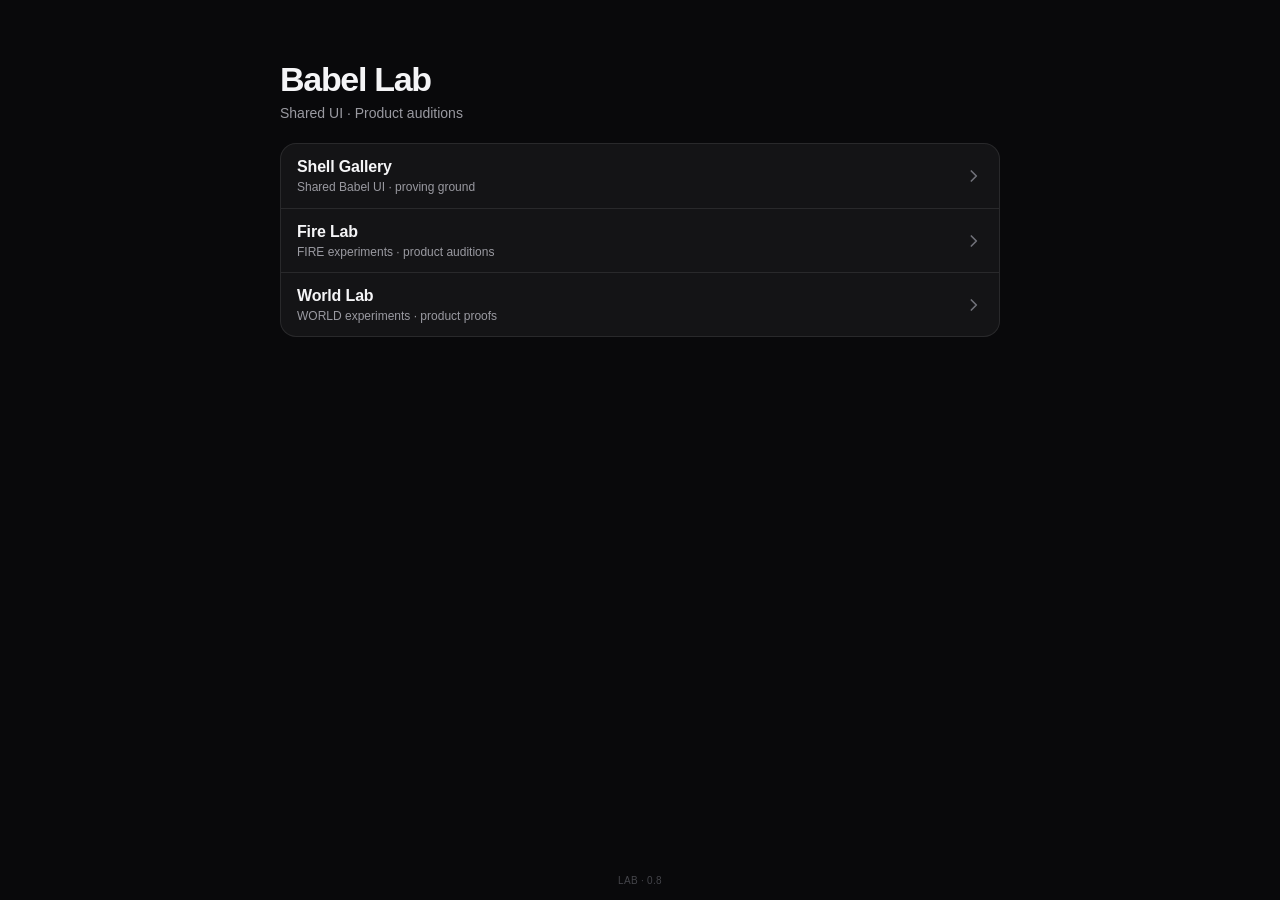
==== commit 60604037: "Refresh exact G7 frame asset" ====
--- a/index.html
+++ b/index.html
@@ -5,7 +5,7 @@
   <meta name="viewport" content="width=device-width,initial-scale=1,viewport-fit=cover" />
   <meta name="theme-color" content="#09090b" />
   <title>Babel Lab</title>
-  <link rel="stylesheet" href="shared/lab.css?v=16" />
+  <link rel="stylesheet" href="shared/lab.css?v=17" />
   <link rel="stylesheet" href="shared/header-reference.css?v=8" />
 </head>
 <body>
--- a/shared/lab.css
+++ b/shared/lab.css
@@ -43,8 +43,6 @@
   --space-5: 20px;
   --space-6: 24px;
   --card-padding: var(--space-5);
-  --desktop-gutter: clamp(18px, 3vw, 56px);
-  --page-inline-inset: var(--space-4);
   --canvas-width: 760px;
   --motion-fast: 120ms;
   --motion-standard: 180ms;
@@ -91,17 +89,16 @@
 button:disabled { cursor: default; opacity: .42; }
 
 /*
-  Shared Lab frame translated from the rendered FIRE Projects composition.
-  The outer shell keeps FIRE's responsive desktop gutter; Lab content then uses
-  the same 16px inner page inset visible in physical FIRE review.
+  Exact frozen FIRE G7 page frame from 4a258c5… / v7-preview/styles.css.
+  One centered 760px canvas. One 20px horizontal page inset. No copied V6 gutter math,
+  no route-specific compensation, and no second inner inset.
 */
 .lab-shell {
-  width: 100%;
-  max-width: var(--canvas-width);
+  width: min(100%, var(--canvas-width));
   min-width: 0;
   min-height: 100dvh;
-  margin-inline: auto;
-  padding: calc(10px + env(safe-area-inset-top)) calc(var(--desktop-gutter) + var(--page-inline-inset)) calc(26px + env(safe-area-inset-bottom));
+  margin: 0 auto;
+  padding: calc(10px + env(safe-area-inset-top)) 20px calc(26px + env(safe-area-inset-bottom));
 }
 .launcher-shell { display: flex; flex-direction: column; }
 
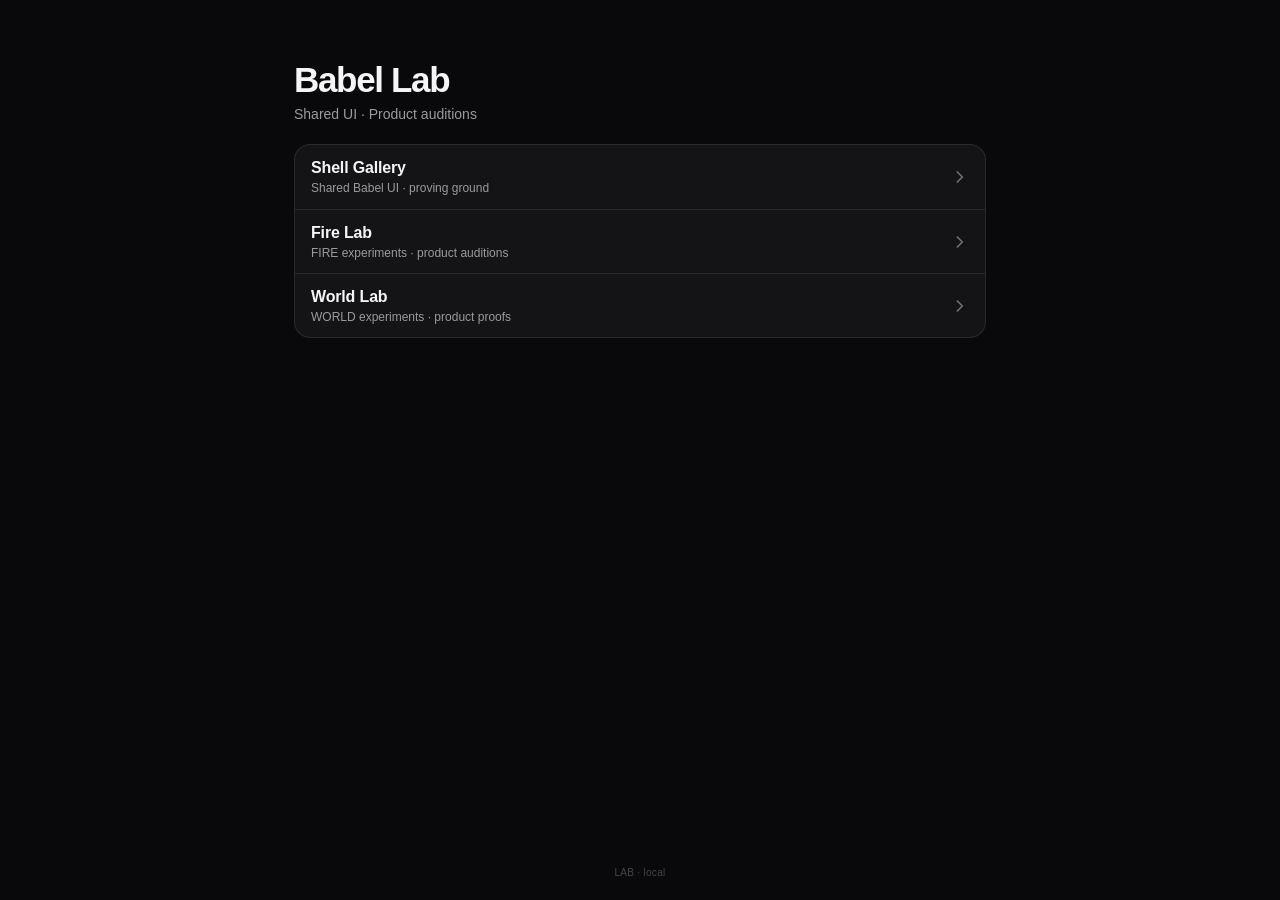
==== commit a0432611: "Expose deployed Git revision in Lab footer" ====
--- a/index.html
+++ b/index.html
@@ -5,8 +5,8 @@
   <meta name="viewport" content="width=device-width,initial-scale=1,viewport-fit=cover" />
   <meta name="theme-color" content="#09090b" />
   <title>Babel Lab</title>
-  <link rel="stylesheet" href="shared/lab.css?v=17" />
-  <link rel="stylesheet" href="shared/header-reference.css?v=8" />
+  <link rel="stylesheet" href="shared/lab.css?v=18" />
+  <link rel="stylesheet" href="shared/header-reference.css?v=9" />
 </head>
 <body>
   <main class="lab-shell launcher-shell">
@@ -32,7 +32,7 @@
       </div>
     </section>
 
-    <p class="lab-version" aria-label="Babel Lab version">LAB · 0.8</p>
+    <p class="lab-version" data-lab-build aria-label="Babel Lab deployed Git revision">LAB · local</p>
   </main>
 </body>
 </html>
--- a/shared/lab.css
+++ b/shared/lab.css
@@ -89,9 +89,10 @@
 button:disabled { cursor: default; opacity: .42; }
 
 /*
-  Exact frozen FIRE G7 page frame from 4a258c5… / v7-preview/styles.css.
-  One centered 760px canvas. One 20px horizontal page inset. No copied V6 gutter math,
-  no route-specific compensation, and no second inner inset.
+  Frozen FIRE G7 shell frame from 4a258c5… / v7-preview/styles.css.
+  Base/mobile uses 20px horizontal padding. The final G7 cascade overrides tablet/desktop
+  at >=700px to 34px horizontal padding and 54px bottom padding. Keep both declarations:
+  the computed cascade, not either rule in isolation, is the reference.
 */
 .lab-shell {
   width: min(100%, var(--canvas-width));
@@ -247,6 +248,14 @@
 .error-card { margin: 28px 0; padding: var(--space-4); border: 1px solid rgba(255,143,154,.25); border-radius: var(--radius-card); background: var(--danger-soft); color: #ffdada; }
 
 @media (min-width: 700px) {
+  /* Final frozen G7 breakpoint — this was the missing physical iPad rule. */
+  .lab-shell {
+    width: min(100%, var(--canvas-width));
+    padding-inline: 34px;
+    padding-bottom: 54px;
+  }
+  .lab-version { bottom: var(--space-5); }
+
   .quickview-backdrop {
     align-items: center;
     overflow: auto;
--- a/shared/header-reference.css
+++ b/shared/header-reference.css
@@ -190,3 +190,10 @@
   margin: 0 0 20px;
   padding: calc(var(--touch-target) + var(--babel-toolbar-title-gap)) 0 0;
 }
+
+@media (min-width: 700px) {
+  /* Final frozen G7 title-size override. */
+  .lab-page-header h1,
+  .context-header h1,
+  .lab-header h1 { font-size: 35px; }
+}
